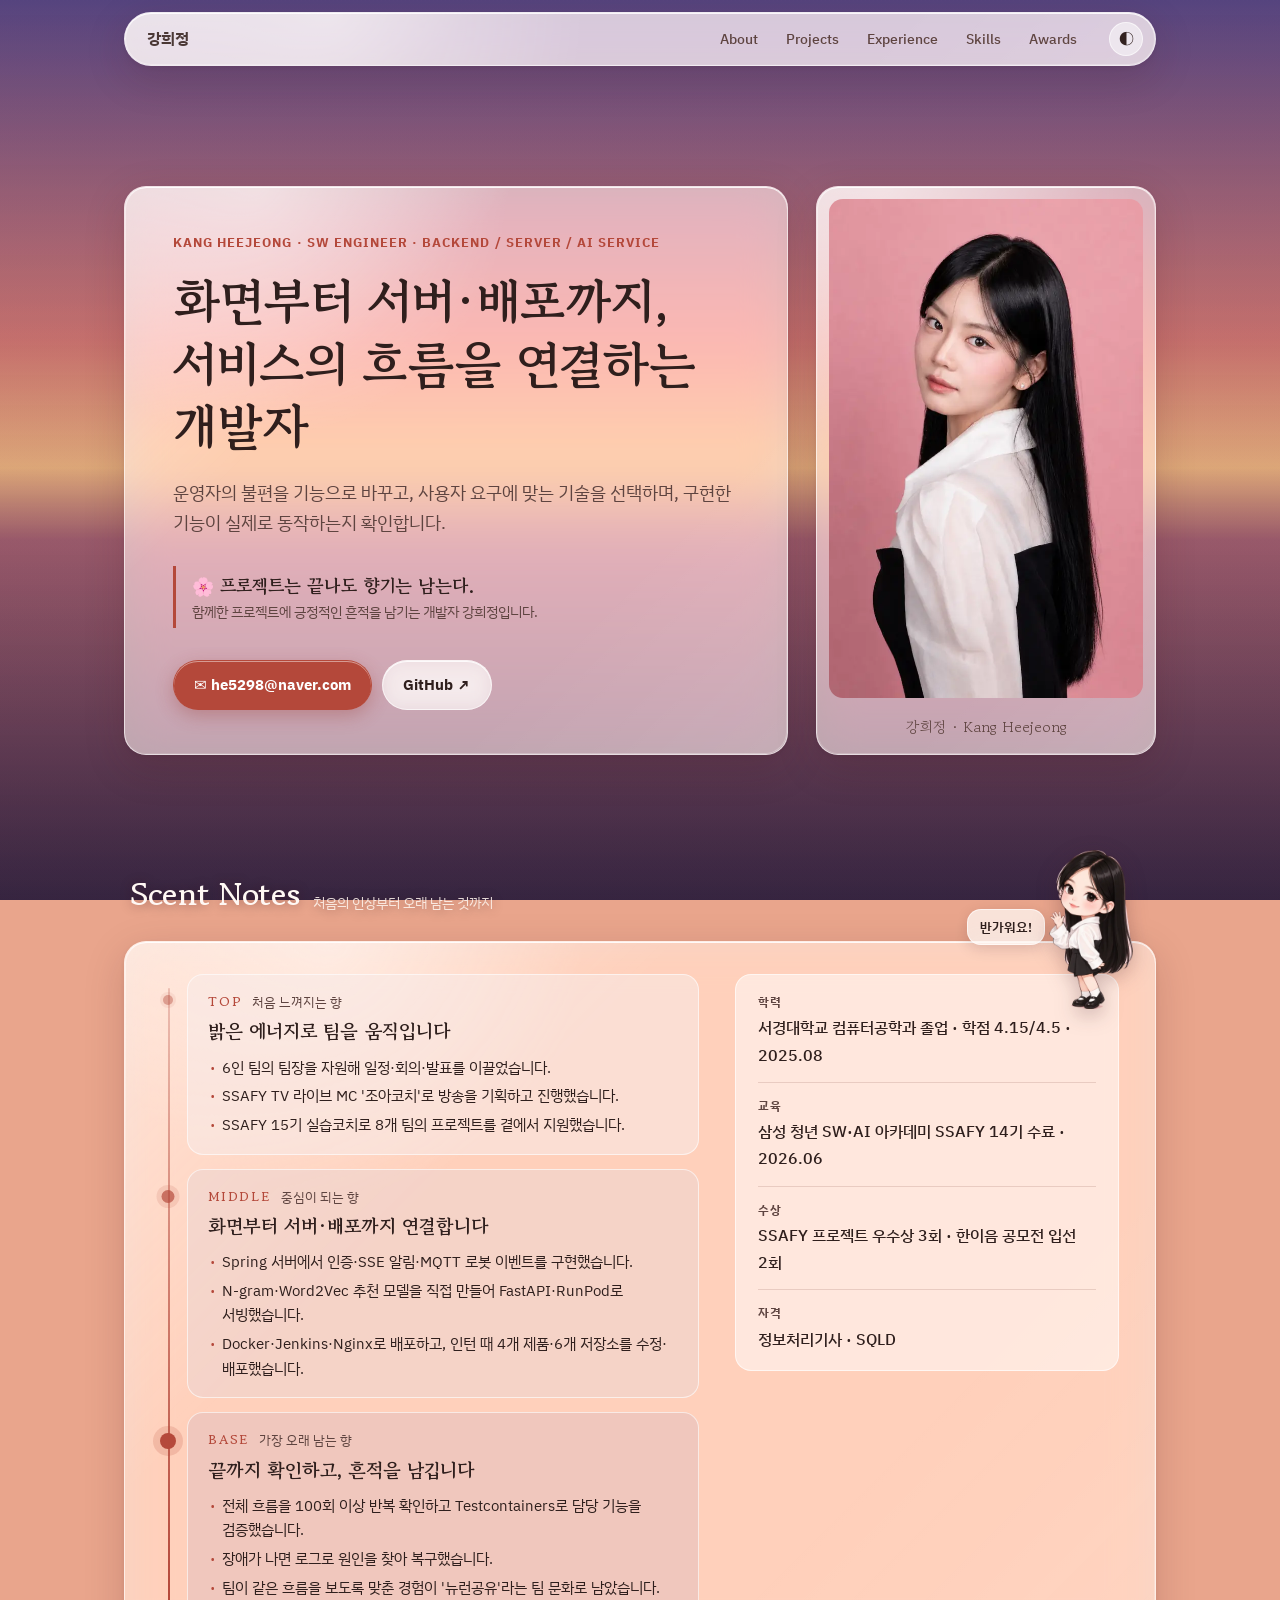
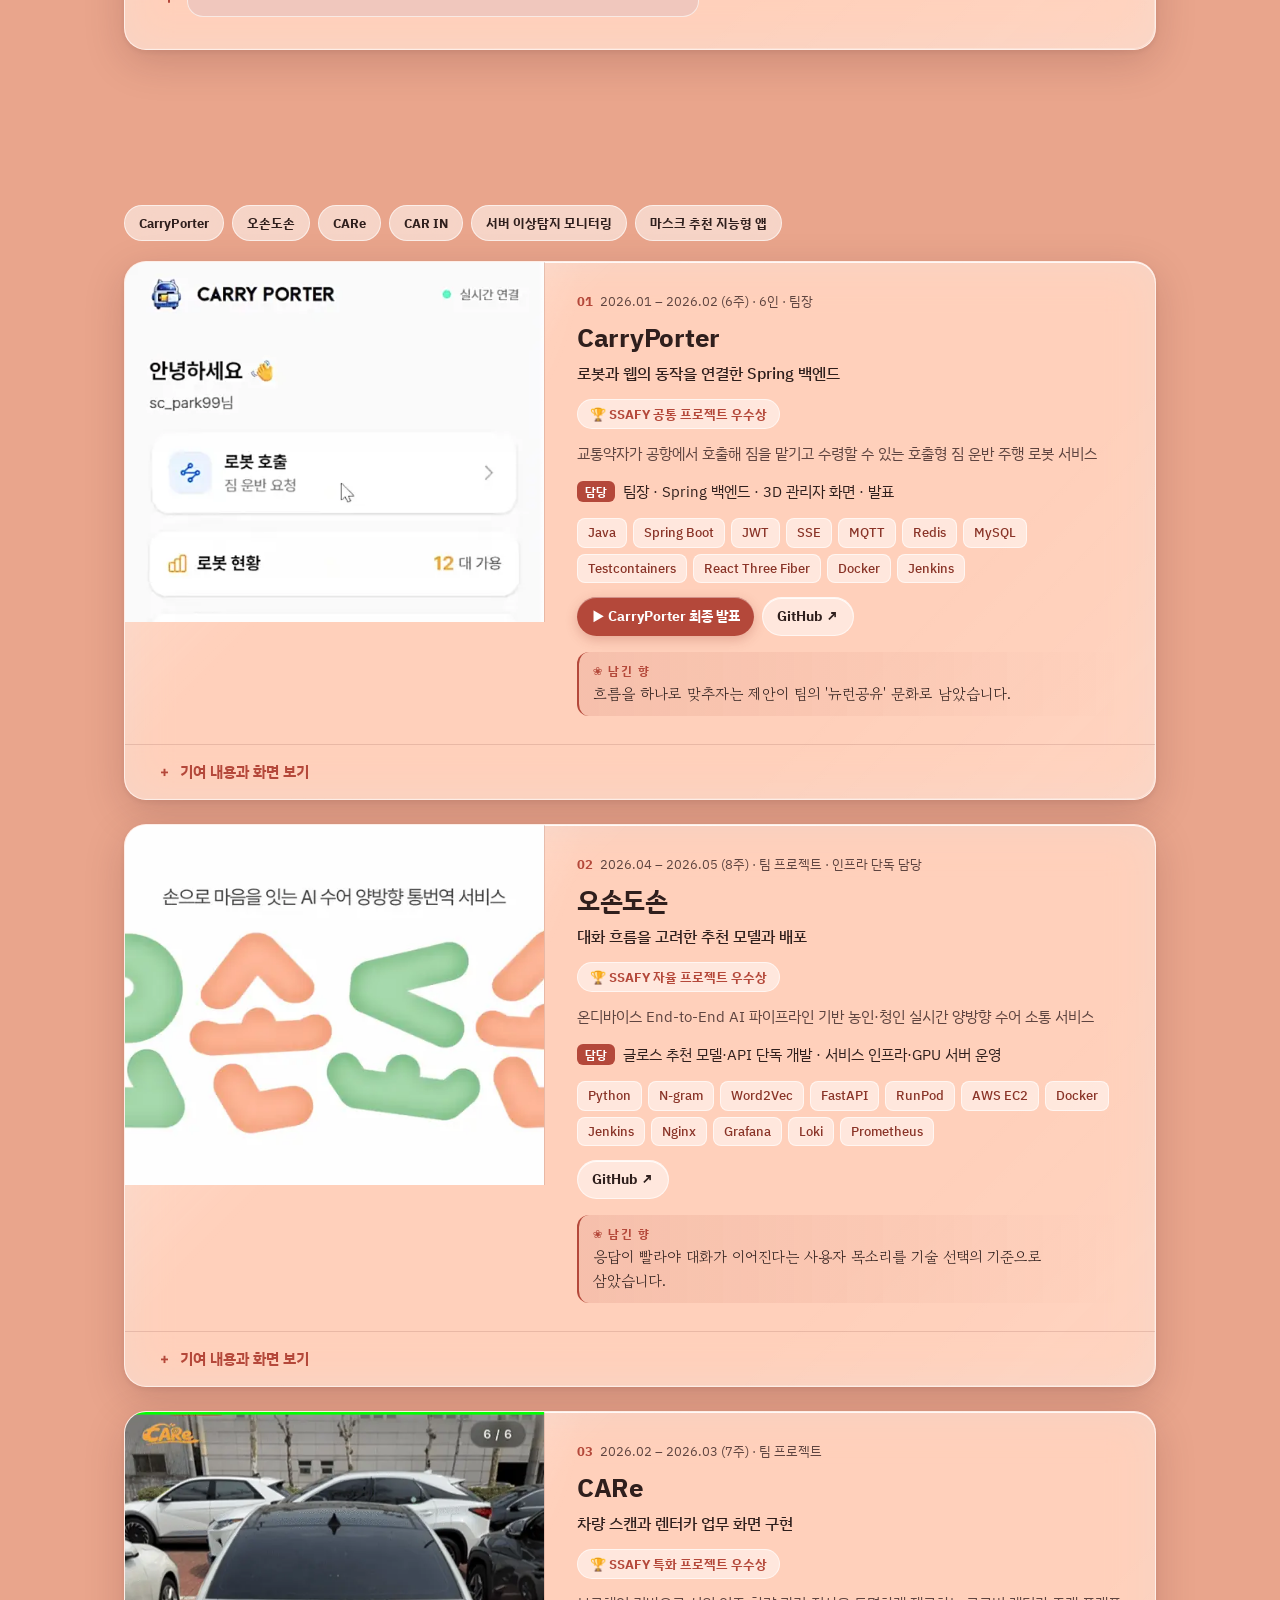
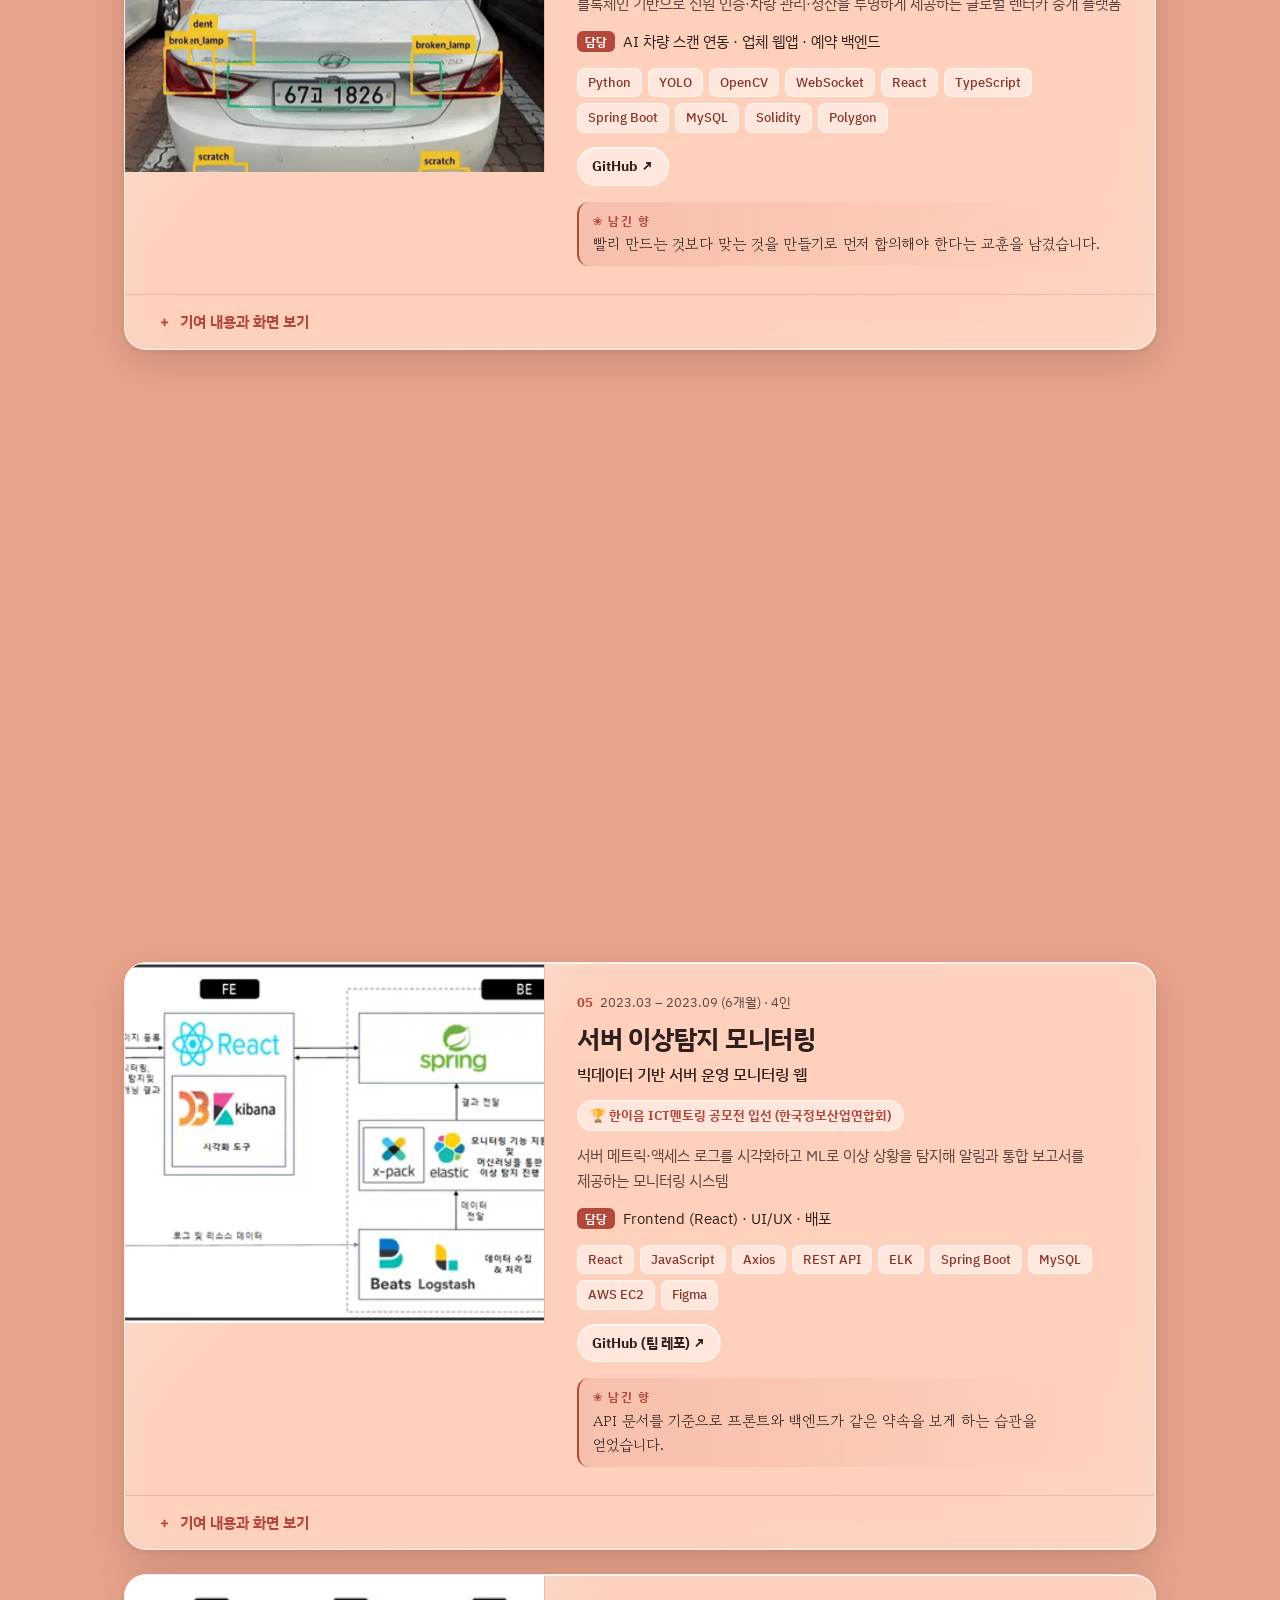
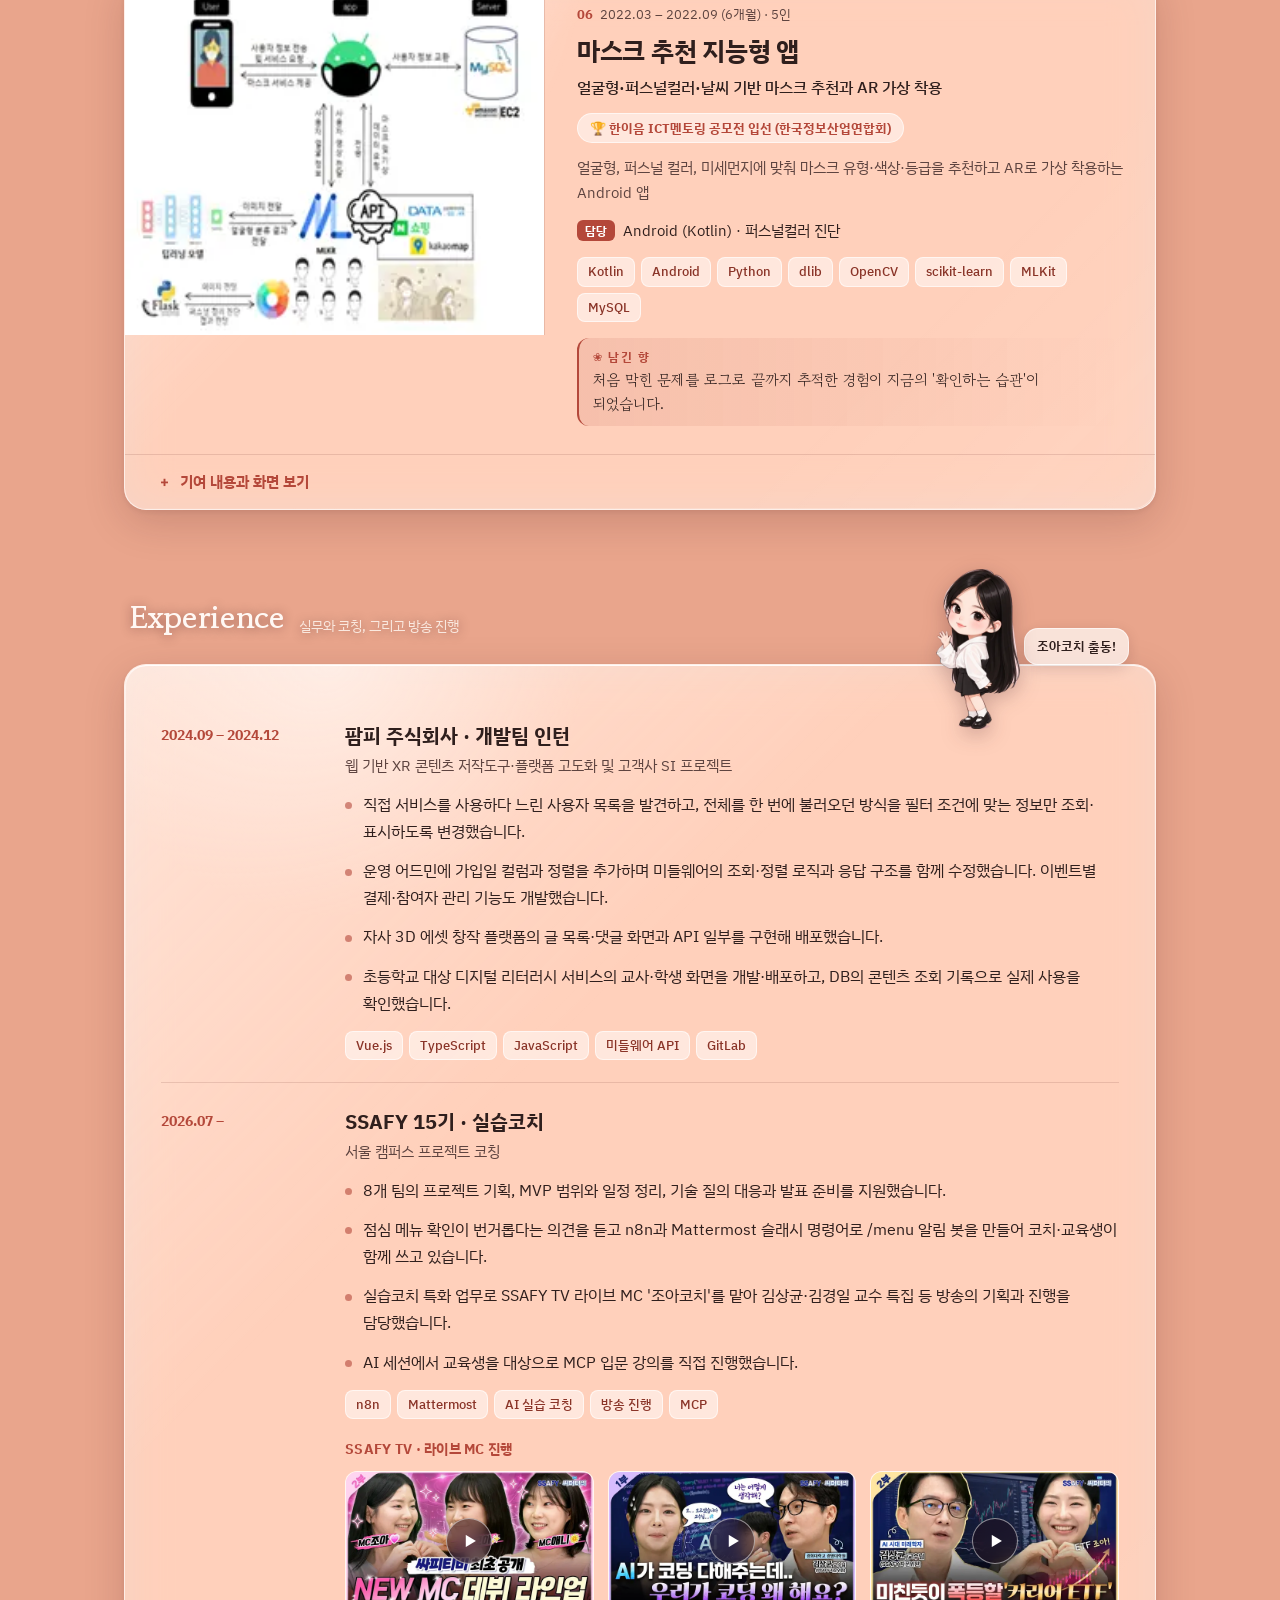
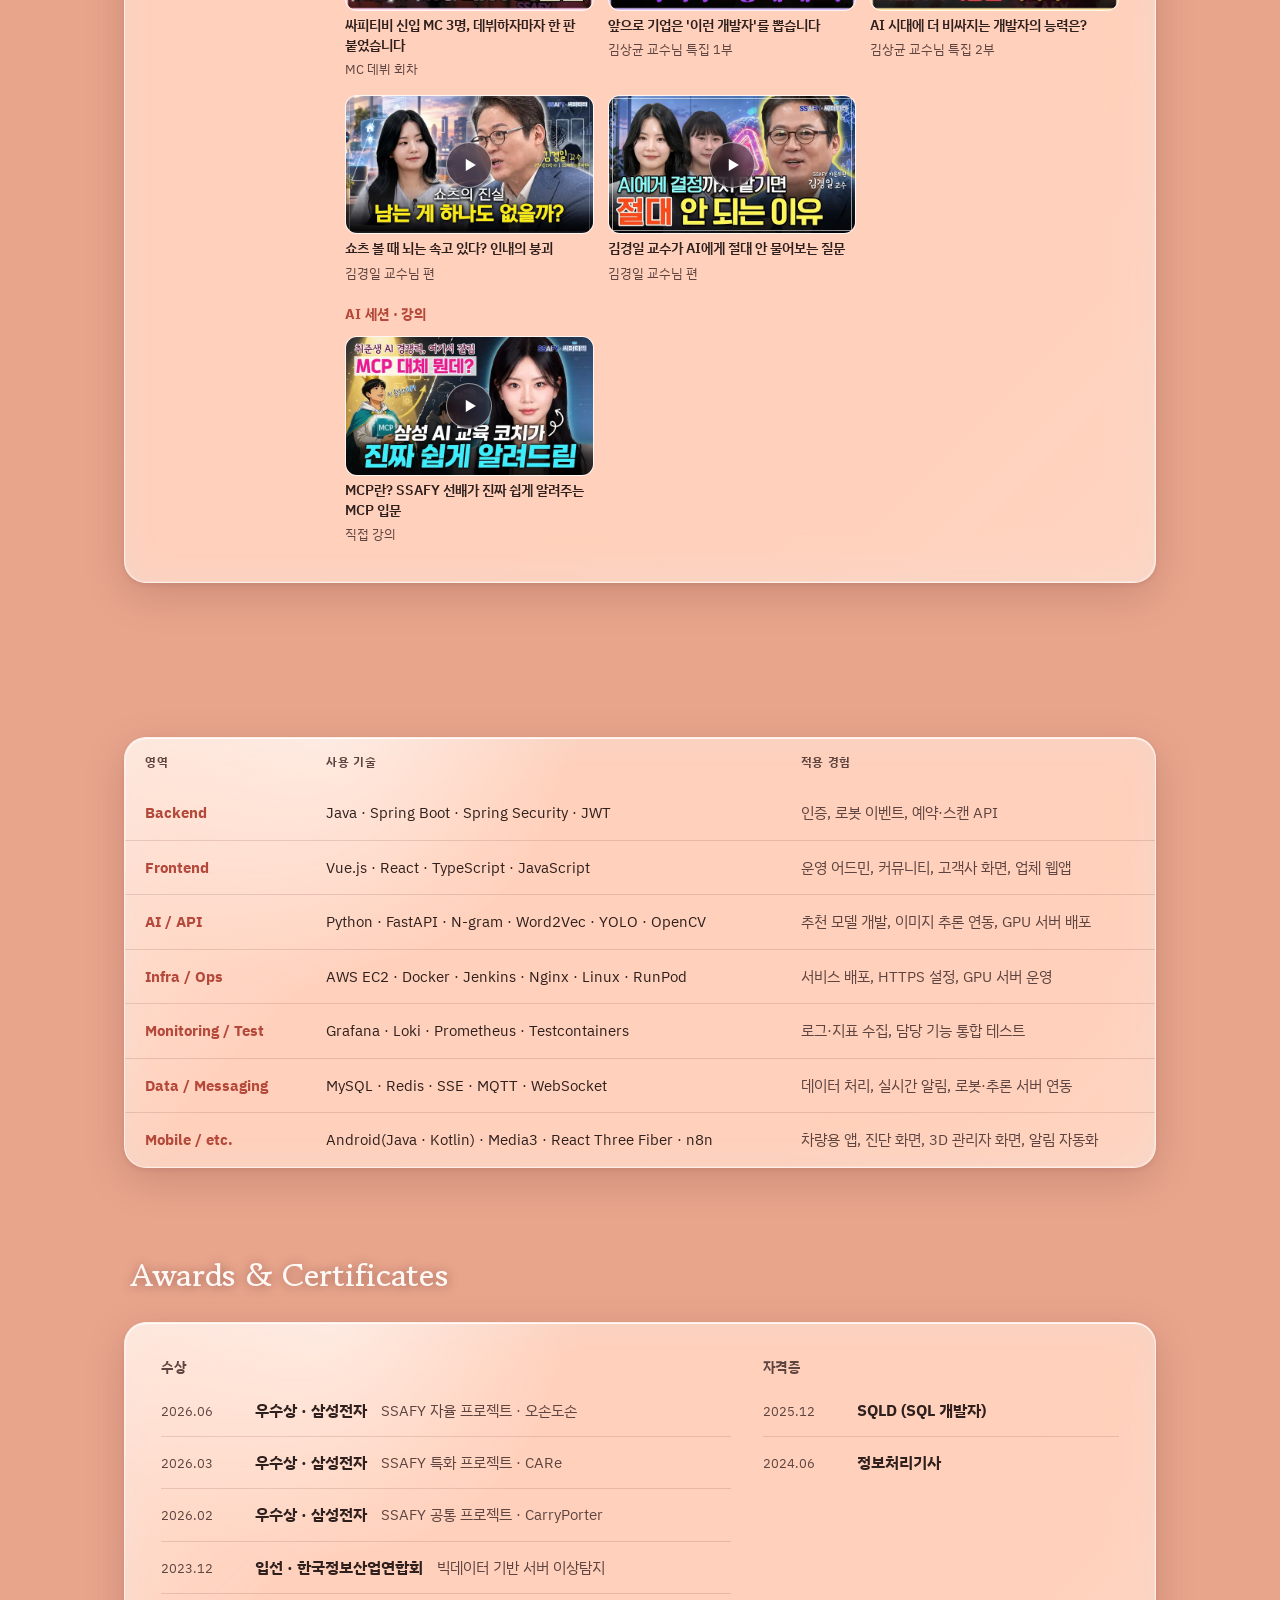
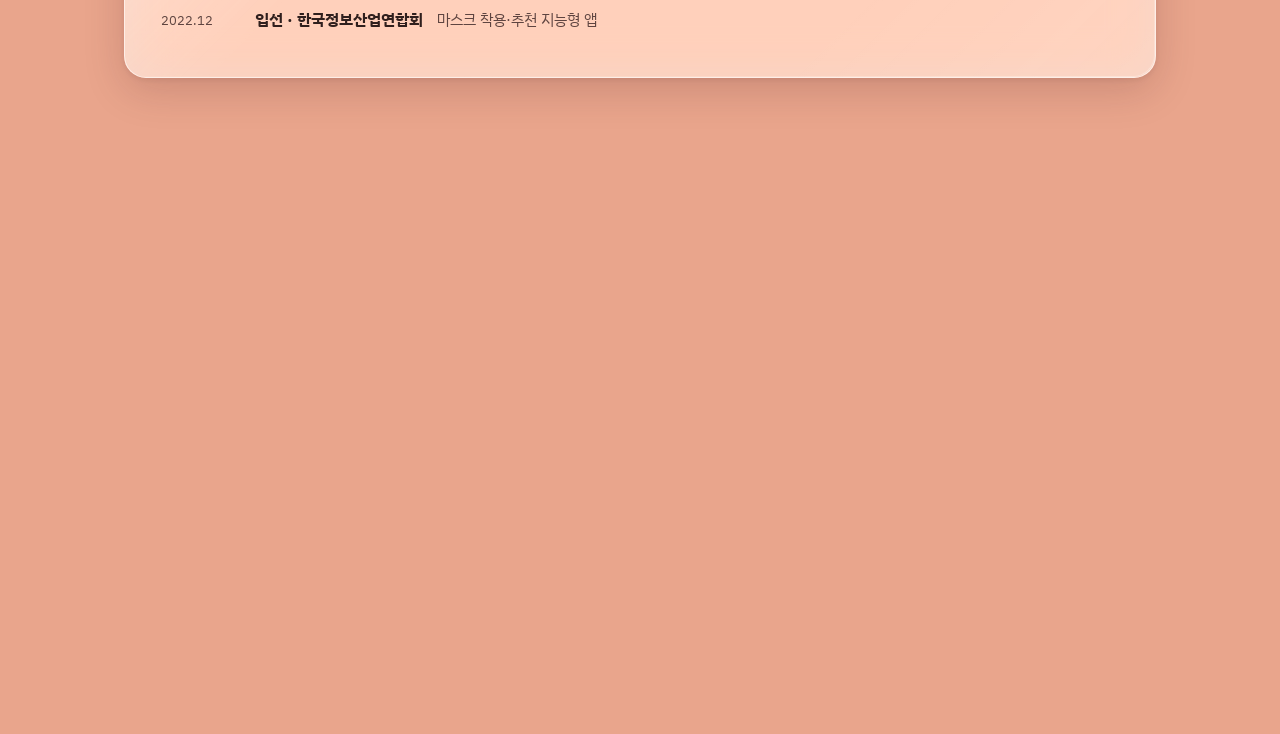
==== index.html @ 9e80e0ff "Publish portfolio site Co-Authored-By: Claude Opus 5.5 <noreply@anthropic.com>" ====
<!doctype html>
<html lang="ko">
<head>
<meta charset="utf-8">
<meta name="viewport" content="width=device-width, initial-scale=1">
<title>강희정 포트폴리오</title>
<meta name="description" content="강희정 · 화면부터 서버·배포까지, 서비스의 흐름을 연결하는 개발자">
<script>if ("IntersectionObserver" in window) document.documentElement.classList.add("js");</script>
<link rel="preconnect" href="https://fonts.googleapis.com">
<link rel="preconnect" href="https://fonts.gstatic.com" crossorigin>
<link href="https://fonts.googleapis.com/css2?family=Gowun+Batang:wght@400;700&family=IBM+Plex+Sans+KR:wght@300;400;500;600;700&display=swap" rel="stylesheet">
<style>
:root {
  --bg: #e9a58c;
  --text: #2f1f1d;
  --muted: #5e4440;
  --accent: #b4483a;
  --accent-soft: #f3b8a6;
  --accent-ink: #ffffff;
  --tag-bg: rgba(255, 255, 255, .5);
  --tag-text: #8a3428;
  --line: rgba(120, 60, 50, .16);
  --glass-bg: rgba(255, 246, 242, .58);
  --glass-strong: rgba(255, 248, 245, .74);
  --glass-border: rgba(255, 255, 255, .62);
  --glass-hi: rgba(255, 255, 255, .85);
  --glass-shadow: 0 12px 40px rgba(70, 20, 30, .18), 0 2px 6px rgba(70, 20, 30, .08);
  --sheen: rgba(255, 255, 255, .45);
  --on-bg: #fff8f4;
  --on-bg-muted: rgba(255, 244, 238, .86);
  --radius: 22px;
  --sans: "IBM Plex Sans KR", system-ui, -apple-system, "Apple SD Gothic Neo", "Malgun Gothic", sans-serif;
  --serif: "Gowun Batang", "Nanum Myeongjo", serif;
  --scrim: linear-gradient(180deg, rgba(40, 18, 30, .10), rgba(40, 18, 30, .22));
  color-scheme: light;
}
@media (prefers-color-scheme: dark) {
  :root:not([data-theme="light"]) {
    --bg: #2a1626; --text: #f6e9e5; --muted: #d2b7b0; --accent: #ffa58f; --accent-soft: #9a5446; --accent-ink: #2a1418;
    --tag-bg: rgba(255, 255, 255, .1); --tag-text: #ffd0c3; --line: rgba(255, 255, 255, .12);
    --glass-bg: rgba(34, 18, 28, .5); --glass-strong: rgba(30, 16, 26, .66); --glass-border: rgba(255, 255, 255, .16);
    --glass-hi: rgba(255, 255, 255, .28); --glass-shadow: 0 12px 40px rgba(0, 0, 0, .35); --sheen: rgba(255, 255, 255, .14);
    --scrim: linear-gradient(180deg, rgba(14, 6, 16, .45), rgba(14, 6, 16, .62));
    color-scheme: dark;
  }
}
:root[data-theme="dark"] {
  --bg: #2a1626; --text: #f6e9e5; --muted: #d2b7b0; --accent: #ffa58f; --accent-soft: #9a5446; --accent-ink: #2a1418;
  --tag-bg: rgba(255, 255, 255, .1); --tag-text: #ffd0c3; --line: rgba(255, 255, 255, .12);
  --glass-bg: rgba(34, 18, 28, .5); --glass-strong: rgba(30, 16, 26, .66); --glass-border: rgba(255, 255, 255, .16);
  --glass-hi: rgba(255, 255, 255, .28); --glass-shadow: 0 12px 40px rgba(0, 0, 0, .35); --sheen: rgba(255, 255, 255, .14);
  --scrim: linear-gradient(180deg, rgba(14, 6, 16, .45), rgba(14, 6, 16, .62));
  color-scheme: dark;
}
* { box-sizing: border-box; }
html { scroll-behavior: smooth; scroll-padding-top: 80px; }
body {
  margin: 0; color: var(--text); font: 16px/1.7 var(--sans); word-break: keep-all; overflow-wrap: anywhere;
  /* WebGL을 쓸 수 없을 때 보이는 석양 그라데이션 */
  background: linear-gradient(180deg, #5b4a8a 0%, #e0807a 38%, #ffc38a 52%, #b0687a 60%, #3a2a4a 100%) fixed var(--bg);
}
a { color: inherit; }
img { max-width: 100%; display: block; }
.wrap { max-width: 1080px; margin: 0 auto; padding: 0 24px; }

/* 배경 영상 */
#bg { position: fixed; inset: 0; width: 100vw; height: 100vh; object-fit: cover; z-index: -2; display: block; }
.scrim { position: fixed; inset: 0; z-index: -1; pointer-events: none; background: var(--scrim); transition: background .6s; }
/* 스크롤할수록 깊어지는 석양 (--dusk: 0 → 1) */
#bg { filter: saturate(calc(1 + var(--dusk, 0) * .2)) hue-rotate(calc(var(--dusk, 0) * -14deg)); }
.dusk {
  position: fixed; inset: 0; z-index: -1; pointer-events: none; opacity: calc(var(--dusk, 0) * .85);
  background: linear-gradient(180deg, rgba(52, 28, 92, .55) 0%, rgba(90, 40, 80, .35) 45%, rgba(24, 10, 34, .6) 100%);
}

/* 향이 퍼지듯 나타나기 */
.js :is(.sec-title, .panel.glass, .project, .table-wrap, .project-nav) { transition: opacity .9s ease, filter .9s ease, transform .9s cubic-bezier(.2, .7, .2, 1); }
.js :is(.sec-title, .panel.glass, .project, .table-wrap, .project-nav):not(.in) { opacity: 0; filter: blur(12px); transform: translateY(18px); }

/* 상세 펼침을 부드럽게 (지원 브라우저) */
:root { interpolate-size: allow-keywords; }
details::details-content { block-size: 0; overflow: hidden; transition: block-size .45s cubic-bezier(.3, .8, .3, 1), content-visibility .45s allow-discrete; }
details[open]::details-content { block-size: auto; }

/* Liquid Glass */
.glass, .project {
  position: relative; isolation: isolate;
  background: var(--glass-bg);
  -webkit-backdrop-filter: blur(22px) saturate(175%);
  backdrop-filter: blur(22px) saturate(175%);
  border: 1px solid var(--glass-border);
  border-radius: var(--radius);
  box-shadow: inset 0 1px 0 var(--glass-hi), inset 0 -1px 0 rgba(255, 255, 255, .06), var(--glass-shadow);
}
.glass::before, .project::before {
  content: ""; position: absolute; inset: 0; border-radius: inherit; pointer-events: none; z-index: 2;
  background:
    radial-gradient(420px circle at var(--mx, 20%) var(--my, 0%), var(--sheen), transparent 60%),
    linear-gradient(135deg, var(--sheen) 0%, transparent 32%, transparent 72%, rgba(255, 255, 255, .08) 100%);
  mix-blend-mode: soft-light;
}
.glass::after, .project::after {
  content: ""; position: absolute; inset: 0; border-radius: inherit; pointer-events: none; z-index: 2;
  padding: 1px;
  background: linear-gradient(160deg, rgba(255, 255, 255, .9), rgba(255, 255, 255, 0) 35%, rgba(255, 255, 255, 0) 65%, rgba(255, 255, 255, .5));
  -webkit-mask: linear-gradient(#000 0 0) content-box, linear-gradient(#000 0 0);
  -webkit-mask-composite: xor; mask-composite: exclude; opacity: .55;
}
.panel { padding: 32px 36px; }

/* nav */
.nav { position: sticky; top: 12px; z-index: 10; margin: 12px auto 0; max-width: 1080px; padding: 0 24px; }
.nav-inner { display: flex; align-items: center; gap: 20px; height: 54px; padding: 0 12px 0 22px; border-radius: 999px; background: var(--glass-strong); }
.brand { font-weight: 800; text-decoration: none; letter-spacing: -.01em; }
.nav-links { position: relative; display: flex; gap: 4px; margin-left: auto; font-size: 14px; color: var(--muted); font-weight: 500; }
.nav-links a { position: relative; z-index: 1; text-decoration: none; padding: 5px 12px; border-radius: 999px; transition: color .3s; }
.nav-links a:hover, .nav-links a.active { color: var(--accent); }
.nav-indicator {
  position: absolute; top: 0; left: 0; height: 100%; width: 0; border-radius: 999px; opacity: 0;
  background: var(--tag-bg); border: 1px solid var(--glass-border); box-shadow: inset 0 1px 0 var(--glass-hi);
  transition: transform .45s cubic-bezier(.3, .8, .3, 1), width .45s cubic-bezier(.3, .8, .3, 1), opacity .3s;
}
.theme-btn { border: 1px solid var(--glass-border); background: var(--tag-bg); color: var(--text); border-radius: 999px; width: 34px; height: 34px; cursor: pointer; font-size: 15px; }

/* hero */
.hero { padding: 120px 0 72px; }
.hero .panel { padding: 44px 48px; }
.hero .kicker { color: var(--accent); font-weight: 700; letter-spacing: .08em; font-size: 13px; text-transform: uppercase; margin: 0 0 16px; }
.hero h1 { font-family: var(--serif); font-size: clamp(30px, 5vw, 50px); line-height: 1.25; margin: 0 0 20px; letter-spacing: -.02em; }
.hero .intro { font-size: 18px; color: var(--muted); margin: 0 0 28px; }
.slogan { display: inline-flex; flex-direction: column; border-left: 3px solid var(--accent); padding: 4px 0 4px 16px; margin-bottom: 32px; }
.slogan b { font-family: var(--serif); font-size: 18px; }
.slogan span { color: var(--muted); font-size: 14px; }
.cta { display: flex; flex-wrap: wrap; gap: 10px; }
.btn {
  display: inline-flex; align-items: center; gap: 8px; padding: 11px 20px; border-radius: 999px; font-weight: 700; font-size: 15px; text-decoration: none;
  border: 1px solid var(--glass-border); background: var(--tag-bg); -webkit-backdrop-filter: blur(10px); backdrop-filter: blur(10px);
  box-shadow: inset 0 1px 0 var(--glass-hi); transition: transform .15s;
}
.btn.primary { background: var(--accent); color: var(--accent-ink); border-color: transparent; box-shadow: inset 0 1px 0 rgba(255, 255, 255, .45), 0 6px 18px rgba(150, 50, 40, .3); }
.btn:hover { transform: translateY(-1px); }

/* sections */
section { padding: 40px 0; }
.sec-title { display: flex; align-items: baseline; flex-wrap: wrap; gap: 6px 14px; margin: 0 0 20px; padding-left: 6px; color: var(--on-bg); text-shadow: 0 1px 12px rgba(60, 15, 25, .45); }
.sec-title h2 { font-family: var(--serif); font-size: 32px; margin: 0; letter-spacing: -.01em; }
.sec-title span { color: var(--on-bg-muted); font-size: 14px; }

/* about */
.about { display: grid; grid-template-columns: 1.4fr 1fr; gap: 36px; }
/* Scent Notes: 아래로 갈수록 향이 진해진다 */
.notes { position: relative; display: grid; gap: 14px; padding-left: 26px; }
.notes::before {
  content: ""; position: absolute; left: 7px; top: 14px; bottom: 14px; width: 2px; border-radius: 2px;
  background: linear-gradient(180deg, color-mix(in srgb, var(--accent) 25%, transparent), var(--accent));
}
.note {
  position: relative; padding: 16px 20px 16px; border-radius: 16px; border: 1px solid var(--glass-border);
  background: color-mix(in srgb, var(--accent) calc(6% + var(--strength) * 7%), var(--tag-bg));
}
.note::before {
  content: ""; position: absolute; left: -25px; top: 20px; width: calc(10px + var(--strength) * 3px); aspect-ratio: 1; border-radius: 50%;
  transform: translateX(calc(-1 * var(--strength) * 1.5px));
  background: var(--accent); opacity: calc(.45 + var(--strength) * .27);
  box-shadow: 0 0 0 calc(3px + var(--strength) * 2px) color-mix(in srgb, var(--accent) 18%, transparent);
}
.note-head { display: flex; align-items: baseline; gap: 10px; }
.note-level { font-family: var(--serif); font-weight: 700; font-size: 13px; letter-spacing: .14em; text-transform: uppercase; color: var(--accent); }
.note-label { font-size: 12.5px; color: var(--muted); }
.note h3 { margin: 2px 0 8px; font-family: var(--serif); font-size: 19px; font-weight: 700; }
.note ul { margin: 0; padding: 0; list-style: none; display: grid; gap: 4px; font-size: 14.5px; }
.note li { position: relative; padding-left: 14px; }
.note li::before { content: "·"; position: absolute; left: 2px; color: var(--accent); font-weight: 700; }

/* 남긴 향 */
.legacy {
  margin: 16px 0 0; padding: 10px 14px; border-radius: 12px; font-family: var(--serif); font-size: 15px; line-height: 1.6;
  background: linear-gradient(90deg, color-mix(in srgb, var(--accent) 12%, transparent), transparent);
  border-left: 2px solid var(--accent);
}
.legacy span { display: block; font-family: var(--sans); font-size: 11.5px; font-weight: 700; letter-spacing: .12em; color: var(--accent); margin-bottom: 2px; }
.legacy span::before { content: "❀ "; }
.facts { margin: 0; background: var(--tag-bg); border: 1px solid var(--glass-border); border-radius: 16px; padding: 4px 22px; align-self: start; }
.facts div { padding: 13px 0; border-bottom: 1px solid var(--line); }
.facts div:last-child { border-bottom: 0; }
.facts dt { font-size: 12px; color: var(--muted); font-weight: 700; letter-spacing: .06em; }
.facts dd { margin: 2px 0 0; font-weight: 500; }

/* projects */
.project-nav { display: flex; flex-wrap: wrap; gap: 8px; margin: 0 0 20px; }
.project-nav a {
  font-size: 13px; padding: 6px 14px; border-radius: 999px; text-decoration: none; font-weight: 700; color: var(--text);
  background: var(--glass-bg); border: 1px solid var(--glass-border); -webkit-backdrop-filter: blur(14px); backdrop-filter: blur(14px);
}
.project-nav a:hover { color: var(--accent); }
.projects { display: grid; gap: 24px; }
.project { overflow: hidden; }
.project-head { display: grid; grid-template-columns: 420px 1fr; }
.cover { width: 100%; height: 100%; min-height: 260px; max-height: 360px; object-fit: cover; object-position: top; border-right: 1px solid var(--line); }
.cover-empty { display: grid; place-items: center; font-family: var(--serif); font-size: 28px; color: var(--accent); }
.project-meta { padding: 28px 32px; }
.eyebrow { margin: 0; font-size: 13px; color: var(--muted); }
.num { color: var(--accent); font-weight: 800; margin-right: 4px; }
.project h3 { font-size: 26px; margin: 4px 0 0; letter-spacing: -.01em; }
.tagline { margin: 0 0 12px; font-weight: 500; }
.award { display: inline-block; margin: 0 0 12px; padding: 3px 12px; border-radius: 999px; font-size: 13px; font-weight: 700; background: var(--tag-bg); color: var(--accent); border: 1px solid var(--glass-border); }
.award::before { content: "🏆 "; }
.summary { margin: 0 0 12px; color: var(--muted); font-size: 15px; }
.myrole { margin: 0 0 14px; font-size: 15px; }
.myrole span { font-size: 12px; font-weight: 700; color: var(--accent-ink); background: var(--accent); border-radius: 6px; padding: 2px 8px; margin-right: 8px; vertical-align: 1px; }
.tags { list-style: none; display: flex; flex-wrap: wrap; gap: 6px; margin: 0; padding: 0; }
.tag { font-size: 12.5px; padding: 3px 10px; border-radius: 8px; background: var(--tag-bg); color: var(--tag-text); font-weight: 500; border: 1px solid var(--glass-border); }
details { border-top: 1px solid var(--line); position: relative; z-index: 3; }
summary { cursor: pointer; padding: 14px 32px; font-weight: 700; font-size: 15px; color: var(--accent); list-style: none; display: flex; align-items: center; gap: 8px; }
summary::-webkit-details-marker { display: none; }
summary::before { content: "＋"; font-weight: 800; }
details[open] summary::before { content: "－"; }
.detail { padding: 4px 32px 32px; }
.points { margin: 0 0 24px; padding: 0; list-style: none; display: grid; gap: 12px; }
.points li { position: relative; padding-left: 18px; }
.points li::before { content: ""; position: absolute; left: 0; top: .72em; width: 7px; height: 7px; border-radius: 50%; background: var(--accent); opacity: .6; }
.points b { color: var(--text); margin-right: 4px; }
.points b::after { content: " —"; color: var(--muted); font-weight: 400; }
.gallery { display: grid; grid-template-columns: repeat(auto-fill, minmax(200px, 1fr)); gap: 14px; }
.gallery figure { margin: 0; }
.shot { padding: 0; border: 1px solid var(--glass-border); border-radius: 12px; overflow: hidden; background: var(--tag-bg); cursor: zoom-in; width: 100%; aspect-ratio: 4 / 3; display: block; }
.shot img { width: 100%; height: 100%; object-fit: cover; object-position: top; transition: transform .25s; }
.shot:hover img { transform: scale(1.03); }
figcaption { font-size: 13px; color: var(--muted); margin-top: 6px; }
.links { margin-top: 20px; }
.link { font-weight: 700; color: var(--accent); }
.project-head, .project-meta { position: relative; z-index: 3; }

/* experience */
.exp { display: grid; grid-template-columns: 160px 1fr; gap: 24px; padding: 22px 0; border-bottom: 1px solid var(--line); }
.exp:first-child { padding-top: 0; }
.exp:last-child { border-bottom: 0; padding-bottom: 0; }
.exp-period { margin: 4px 0 0; font-weight: 700; color: var(--accent); font-size: 14px; }
.exp h3 { margin: 0; font-size: 20px; }
.exp-desc { margin: 0 0 12px; color: var(--muted); font-size: 15px; }
.exp .points { margin-bottom: 14px; }

/* skills */
.table-wrap { overflow-x: auto; }
table { width: 100%; border-collapse: collapse; font-size: 15px; min-width: 620px; position: relative; z-index: 3; }
th, td { text-align: left; padding: 14px 20px; border-bottom: 1px solid var(--line); vertical-align: top; }
tr:last-child th, tr:last-child td { border-bottom: 0; }
thead th { font-size: 12px; color: var(--muted); letter-spacing: .06em; }
tbody th { color: var(--accent); white-space: nowrap; }
td:last-child { color: var(--muted); }

/* awards */
.awards { display: grid; grid-template-columns: 1.6fr 1fr; gap: 32px; }
.awards h3 { font-size: 14px; color: var(--muted); margin: 0 0 6px; letter-spacing: .04em; }
.alist { list-style: none; margin: 0; padding: 0; }
.alist li { display: grid; grid-template-columns: 80px auto 1fr; gap: 14px; align-items: baseline; padding: 12px 0; border-bottom: 1px solid var(--line); }
.alist li:last-child { border-bottom: 0; }
.alist.cert li { grid-template-columns: 80px 1fr; }
.date { font-size: 13px; color: var(--muted); font-variant-numeric: tabular-nums; }
.alist span:last-child:not(.date) { color: var(--muted); font-size: 15px; }

/* footer */
footer { padding: 40px 0 72px; text-align: center; }
footer .panel { padding: 44px 32px; }
footer h2 { font-family: var(--serif); font-size: 26px; margin: 0 0 8px; }
footer p { color: var(--muted); margin: 0 0 22px; }
footer .cta { justify-content: center; }
footer small { display: block; margin-top: 28px; color: var(--muted); font-size: 12px; }
.panel > * { position: relative; z-index: 3; }

/* hero 사진 */
.hero-grid { display: grid; grid-template-columns: minmax(0, 1fr) 340px; gap: 28px; align-items: stretch; }
.portrait { margin: 0; padding: 12px; display: flex; flex-direction: column; }
.portrait img { position: relative; z-index: 3; width: 100%; flex: 1; min-height: 0; aspect-ratio: 4 / 5; object-fit: cover; object-position: 50% 18%; border-radius: 14px; }
.portrait figcaption { position: relative; z-index: 3; text-align: center; font-family: var(--serif); font-size: 15px; padding: 10px 0 2px; color: var(--muted); }

/* 캐릭터 */
.has-mascot { position: relative; }
.mascot-spot { position: absolute; z-index: 4; pointer-events: none; display: flex; align-items: flex-end; gap: 4px; }
.mascot-spot img { width: 84px; filter: drop-shadow(0 6px 10px rgba(60, 20, 30, .25)); }
.mascot-about { right: 22px; top: -92px; }
.mascot-exp { right: 26px; top: -96px; flex-direction: row-reverse; }
.bubble {
  margin-bottom: 64px; padding: 6px 12px; border-radius: 14px; font-size: 13px; font-weight: 600; white-space: nowrap;
  background: var(--glass-strong); border: 1px solid var(--glass-border); color: var(--text);
  -webkit-backdrop-filter: blur(10px); backdrop-filter: blur(10px); box-shadow: 0 4px 14px rgba(60, 20, 30, .15);
}
.mascot-spot img { animation: bob 3.6s ease-in-out infinite; transform-origin: 50% 100%; }
@keyframes bob { 0%, 100% { transform: translateY(0) rotate(0); } 50% { transform: translateY(-4px) rotate(-1.5deg); } }
.footer-panel { padding-top: 28px; }
.mascot-footer { width: 110px; margin: 0 auto 6px; position: relative; z-index: 3; filter: drop-shadow(0 8px 14px rgba(60, 20, 30, .25)); }

/* 영상 카드 */
.btn-video {
  display: inline-flex; align-items: center; gap: 6px; margin-top: 14px; padding: 7px 14px; border-radius: 999px; font-size: 13.5px; font-weight: 700;
  text-decoration: none; color: var(--accent-ink); background: var(--accent); box-shadow: inset 0 1px 0 rgba(255, 255, 255, .4), 0 4px 12px rgba(150, 50, 40, .25);
}
.btn-video:hover, .btn-link:hover { transform: translateY(-1px); }
.meta-actions { display: flex; flex-wrap: wrap; gap: 8px; margin-top: 14px; }
.meta-actions .btn-video { margin-top: 0; }
.btn-link {
  display: inline-flex; align-items: center; padding: 7px 14px; border-radius: 999px; font-size: 13.5px; font-weight: 700; text-decoration: none;
  color: var(--text); background: var(--tag-bg); border: 1px solid var(--glass-border); box-shadow: inset 0 1px 0 var(--glass-hi);
}
.video-group { margin: 6px 0 24px; }
.video-group h4 { margin: 0 0 10px; font-size: 14px; color: var(--accent); letter-spacing: .02em; }
.videos { display: grid; grid-template-columns: repeat(auto-fill, minmax(210px, 1fr)); gap: 14px; }
.video { display: flex; flex-direction: column; gap: 4px; text-decoration: none; color: var(--text); }
.video-thumb { position: relative; display: block; aspect-ratio: 16 / 9; border-radius: 12px; overflow: hidden; border: 1px solid var(--glass-border); background: var(--tag-bg); }
.video-thumb img { width: 100%; height: 100%; object-fit: cover; transition: transform .25s; }
.video:hover .video-thumb img { transform: scale(1.04); }
.play {
  position: absolute; left: 50%; top: 50%; transform: translate(-50%, -50%); width: 46px; height: 46px; border-radius: 50%;
  display: grid; place-items: center; font-size: 15px; padding-left: 3px; color: #fff; background: rgba(30, 10, 20, .45);
  -webkit-backdrop-filter: blur(8px); backdrop-filter: blur(8px); border: 1px solid rgba(255, 255, 255, .5);
}
.video:hover .play { background: rgba(200, 70, 55, .85); }
.video-title { font-size: 14px; font-weight: 600; line-height: 1.45; }
.video-note { font-size: 12.5px; color: var(--muted); }
.exp .video-group { margin-top: 18px; margin-bottom: 4px; }

.print-contact { display: none; }

/* lightbox */
.lightbox { position: fixed; inset: 0; background: rgba(20, 8, 14, .6); -webkit-backdrop-filter: blur(16px); backdrop-filter: blur(16px); display: none; align-items: center; justify-content: center; padding: 24px; z-index: 50; cursor: zoom-out; }
.lightbox.open { display: flex; }
.lightbox img { max-height: 92vh; max-width: 100%; border-radius: 12px; box-shadow: 0 20px 60px rgba(0, 0, 0, .4); }

@media (prefers-reduced-motion: reduce) {
  .mascot-spot img { animation: none; }
  .js :is(.sec-title, .panel.glass, .project, .table-wrap, .project-nav) { opacity: 1 !important; filter: none !important; transform: none !important; transition: none; }
  details::details-content { transition: none; }
}
@media (max-width: 860px) {
  .hero-grid { grid-template-columns: 1fr; }
  .portrait { order: -1; max-width: 300px; justify-self: center; }
  .about, .awards { grid-template-columns: 1fr; }
  .project-head { grid-template-columns: 1fr; }
  .cover { border-right: 0; border-bottom: 1px solid var(--line); max-height: 240px; min-height: 180px; }
  .nav-links { display: none; }
  .nav .theme-btn { margin-left: auto; }
}
@media (max-width: 560px) {
  .wrap, .nav { padding: 0 16px; }
  .hero { padding: 72px 0 40px; }
  .hero .panel, .panel { padding: 26px 20px; }
  .project-meta, .detail { padding-left: 20px; padding-right: 20px; }
  summary { padding: 14px 20px; }
  .exp { grid-template-columns: 1fr; gap: 4px; }
  .alist li { grid-template-columns: 70px 1fr; }
  .alist li span:last-child:not(.date) { grid-column: 2; }
  .gallery { grid-template-columns: 1fr 1fr; gap: 10px; }
  .videos { grid-template-columns: 1fr 1fr; gap: 10px; }
  .portrait { max-width: 210px; padding: 8px; }
  .portrait figcaption { font-size: 13px; padding-top: 6px; }
  .bubble { display: none; }
  /* Skills 표를 카드처럼 세로로 쌓는다 */
  table { min-width: 0; }
  thead { display: none; }
  table, tbody, tr, th, td { display: block; }
  tr { padding: 14px 18px; border-bottom: 1px solid var(--line); }
  tr:last-child { border-bottom: 0; }
  th, td { padding: 0; border: 0; }
  tbody th { margin-bottom: 4px; }
  tbody td:nth-child(2) { font-weight: 500; }
  tbody td:last-child { font-size: 14px; margin-top: 2px; }
  .mascot-spot img { width: 64px; }
  .bubble { margin-bottom: 48px; font-size: 12px; }
  .mascot-about, .mascot-exp { right: 12px; top: -74px; }
}
@media print {
  #bg, .scrim, .nav, .theme-btn, .lightbox, .cta, .project-nav { display: none !important; }
  body { background: #fff; color: #000; font-size: 12px; }
  .glass, .project { background: #fff; box-shadow: none; backdrop-filter: none; border-color: #ddd; }
  .glass::before, .glass::after, .project::before, .project::after { display: none; }
  .sec-title { color: #000; text-shadow: none; }
  .sec-title span { color: #555; }
  section, .hero { padding: 16px 0; }
  .project { break-inside: avoid; }
  summary { display: none; }
  .dusk { display: none; }
  /* A4 너비에서도 데스크톱 배치를 유지한다 */
  .hero-grid { grid-template-columns: minmax(0, 1fr) 190px !important; gap: 16px; }
  .portrait { order: 0 !important; max-width: none !important; justify-self: stretch; padding: 8px; }
  .hero .panel { padding: 24px 28px; }
  .hero h1 { font-size: 26px; }
  .about { grid-template-columns: 1.5fr 1fr !important; gap: 20px; }
  .awards { grid-template-columns: 1.6fr 1fr !important; }
  .project-head { grid-template-columns: 240px 1fr !important; }
  .cover { border-right: 1px solid #ddd; border-bottom: 0; max-height: 260px; }
  .mascot-spot { display: none; }
  .print-contact { display: block; margin: 0; font-weight: 600; font-size: 13px; }
  .mascot-footer { width: 70px; }
  .videos { grid-template-columns: repeat(4, 1fr) !important; }
  .exp { grid-template-columns: 110px 1fr !important; }
  .video-group, .note, .exp { break-inside: avoid; }
  .js :is(.sec-title, .panel.glass, .project, .table-wrap, .project-nav) { opacity: 1 !important; filter: none !important; transform: none !important; }
  details::details-content { block-size: auto; content-visibility: visible; }
  .gallery { grid-template-columns: repeat(4, 1fr); }
}
</style>
</head>
<body>
<video id="bg" autoplay muted loop playsinline preload="auto" aria-hidden="true" tabindex="-1"><source src="[data-uri]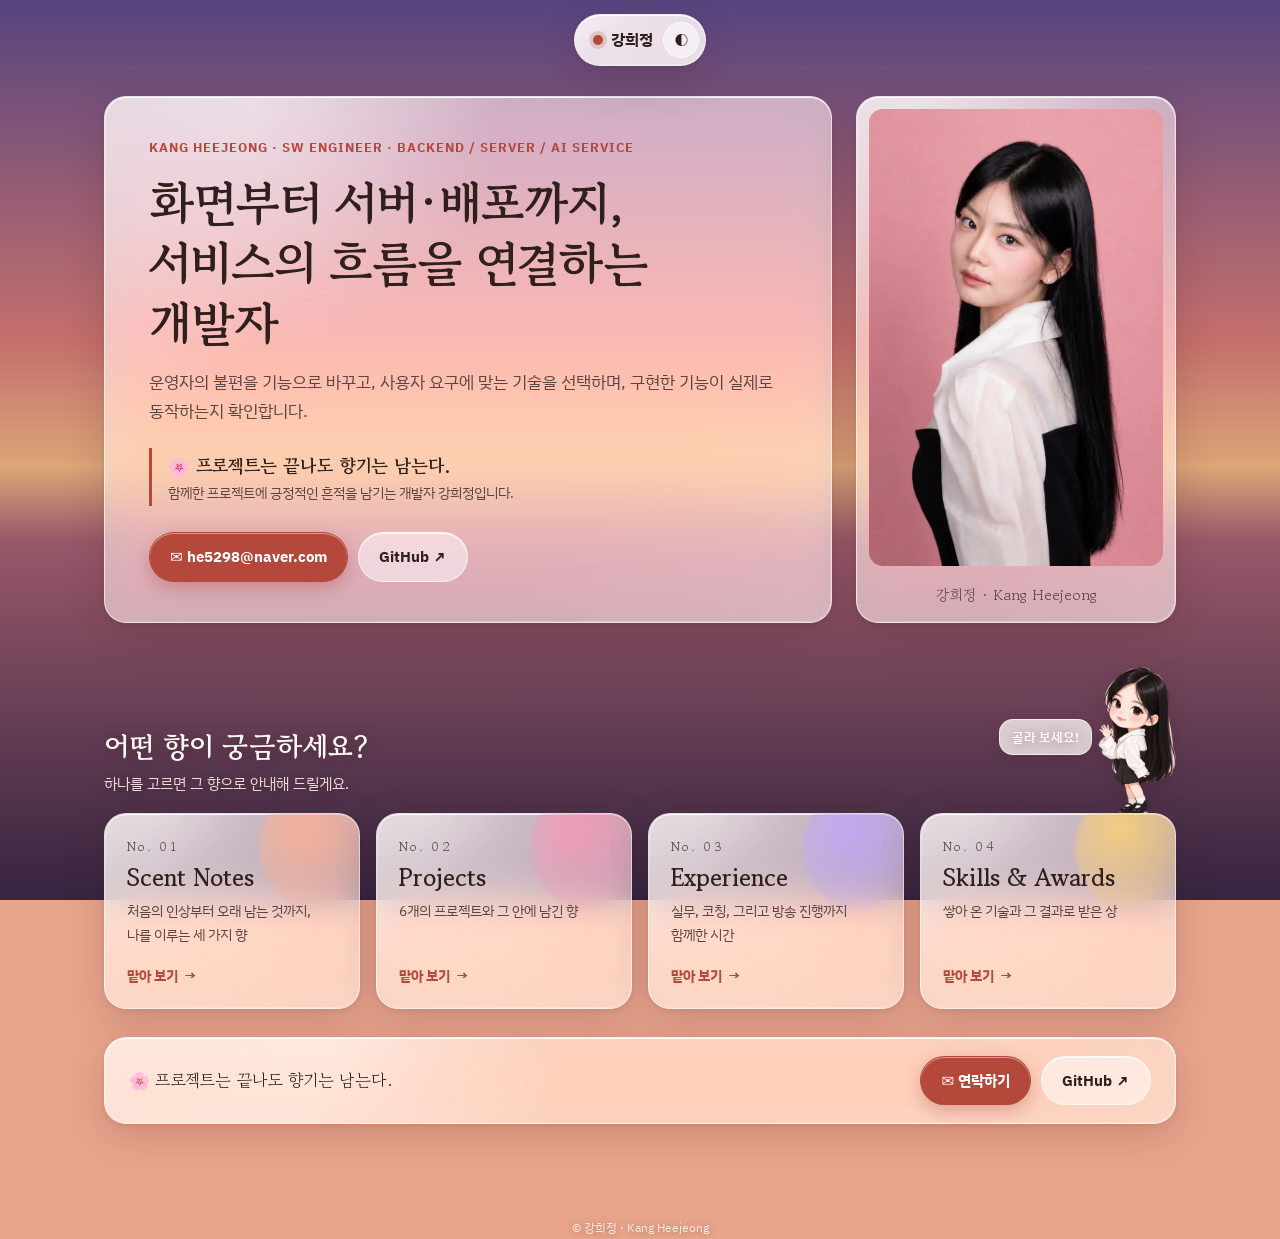
